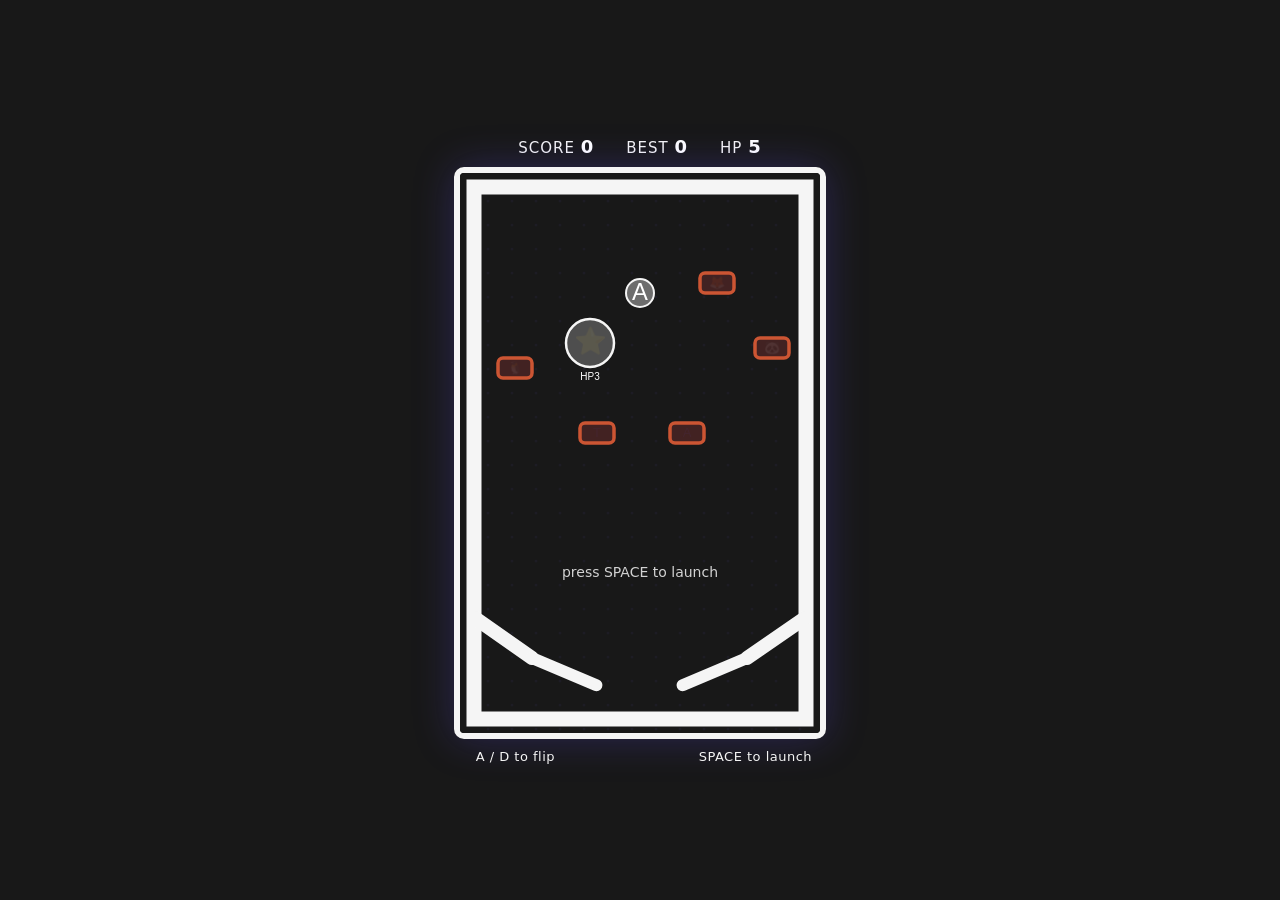
==== index.html @ dbb61b8a "Rename pinball.html to index.html" ====
<html>
<head>
    <title>PainBall</title>
    <link rel="stylesheet" href="pinballdes.css">

</head>
<body>
    <div id="ui">
        <div>SCORE <span id="scoreEl">0</span></div>
        <div>BEST <span id="bestEl">0</span></div>
        <div>HP <span id="livesEl">5</span></div>
    </div>

    <canvas id="game" width="360" height="560"></canvas>
        <div id="msg">A / D to flip &nbsp;</div>
        <div id="msg2">SPACE to launch &nbsp;</div>
            <script src="pinballscript.js"></script>
</body>
</html>
---- pinballdes.css ----
* { margin: 0; padding: 0; box-sizing: border-box; }

body {
    background: #181818;
    display: flex;
    flex-direction: column;
    align-items: center;
    justify-content: center;
    min-height: 100vh;
    font-family: 'Segoe UI', system-ui, sans-serif;
}

#game {
    border-radius: 10px;
    border: 6px solid #f5f5f5;
    box-shadow: 0 0 40px rgba(100, 80, 255, 0.25);
    display: block;
}

#ui {
    display: flex;
    gap: 32px;
    margin-bottom: 10px;
    color: #f5f5f5;
    font-size: 15px;
    letter-spacing: 1px;
}

#ui span { color: white; font-weight: 600; font-size: 18px; }
#msg {
    margin-top: 10px;
    margin-left: -240px;
    font-size: 13px;
    color: #f5f5f5;
    letter-spacing: 0.5px;
}

#msg2 {
    margin-top: -15px;
    margin-right: -240px;
    font-size: 13px;
    color: #f5f5f5;
    letter-spacing: 0.5px;
}
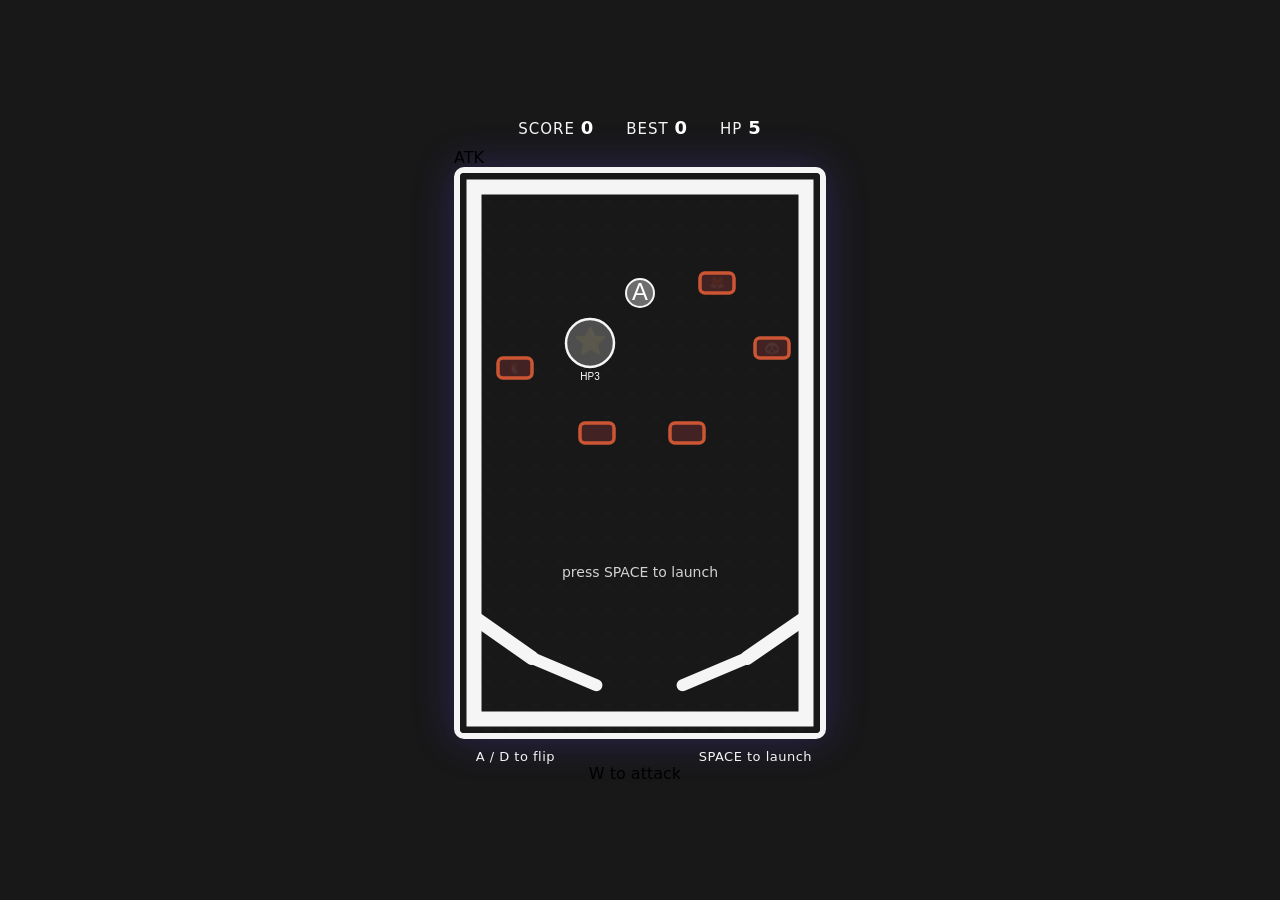
==== commit 608c2f73: "Updated index.html" ====
--- a/index.html
+++ b/index.html
@@ -11,9 +11,18 @@
         <div>HP <span id="livesEl">5</span></div>
     </div>
 
-    <canvas id="game" width="360" height="560"></canvas>
+    <div id="gameWrap">
+        <div id="atkBar">
+            <div id="atkFill"></div>
+            <span id="atkLabel">ATK</span>
+        </div>
+
+            <canvas id="game" width="360" height="560" tabindex="0"></canvas>
+        </div>
+
         <div id="msg">A / D to flip &nbsp;</div>
         <div id="msg2">SPACE to launch &nbsp;</div>
-            <script src="pinballscript.js"></script>
+        <div id="msg3">W to attack &nbsp;</div>
+        <script src="pinballscript.js"></script>
 </body>
 </html>
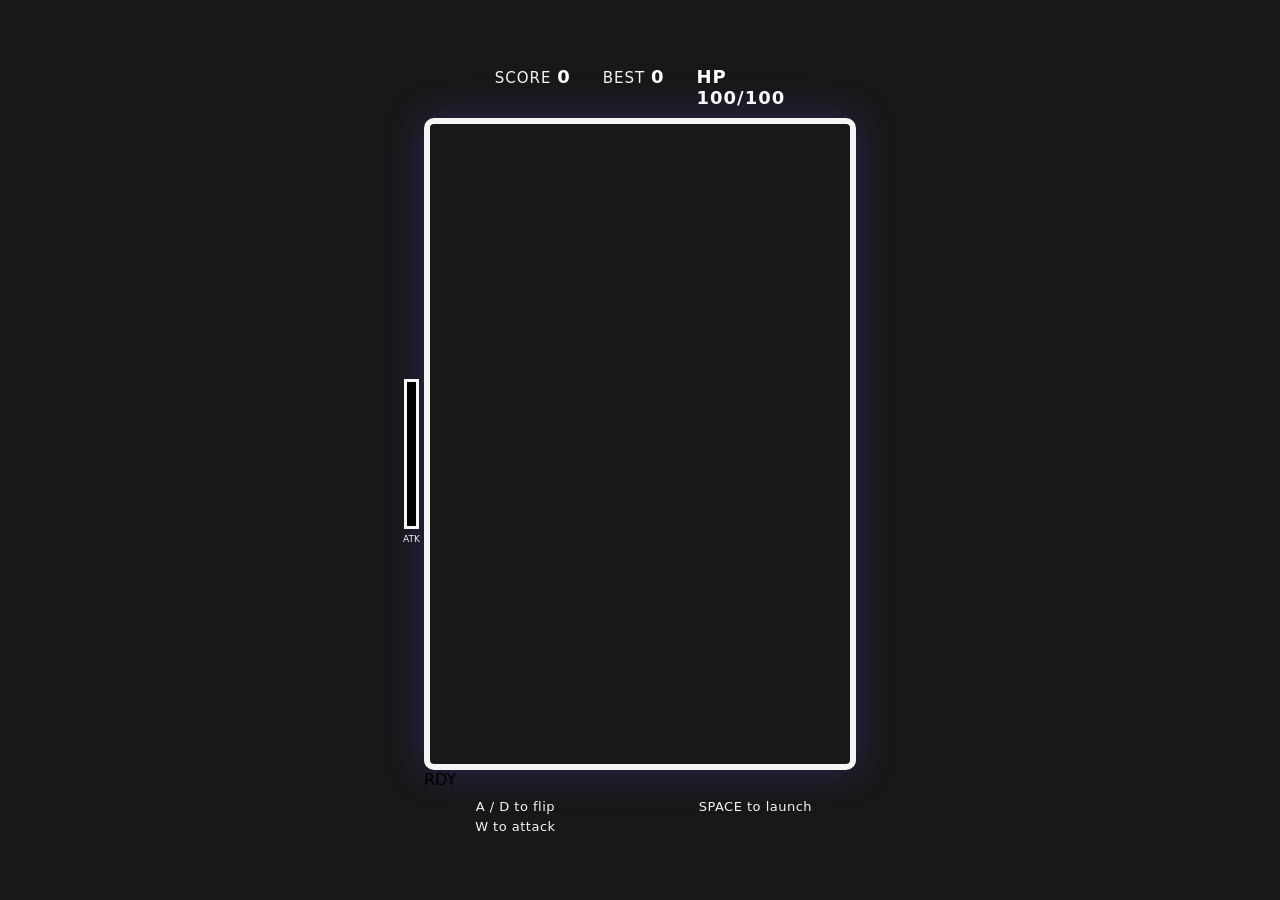
==== commit 309c2f60: "Update index.html" ====
--- a/index.html
+++ b/index.html
@@ -8,7 +8,13 @@
     <div id="ui">
         <div>SCORE <span id="scoreEl">0</span></div>
         <div>BEST <span id="bestEl">0</span></div>
-        <div>HP <span id="livesEl">5</span></div>
+        <div id="hpUi">
+            <span>HP</span>
+            <div id="hpBar">
+                <div id="hpFill"></div>
+                <span id="hpText">100/100</span>
+            </div>
+        </div>
     </div>
 
     <div id="gameWrap">
@@ -16,9 +22,12 @@
             <div id="atkFill"></div>
             <span id="atkLabel">ATK</span>
         </div>
-
-            <canvas id="game" width="360" height="560" tabindex="0"></canvas>
+            <canvas id="game" width="420" height="640" tabindex="0"></canvas>
+        <div id="dodgeBar">
+            <div id="dodgeFill"></div>
+            <span id="dodgeLabel">RDY</span>
         </div>
+    </div>
 
         <div id="msg">A / D to flip &nbsp;</div>
         <div id="msg2">SPACE to launch &nbsp;</div>
--- a/pinballdes.css
+++ b/pinballdes.css
@@ -10,7 +10,41 @@
     font-family: 'Segoe UI', system-ui, sans-serif;
 }
 
-#game {
+#atkBar {
+    position: absolute;
+    left: -20px;
+    width: 15px;
+    height: 150px;
+    background: #000000;
+    border: 3px solid #f5f5f5;
+    top: 50%;
+    transform: translateY(-50%);
+}
+
+#atkFill {
+    position: absolute;
+    bottom: 0;
+    width: 100%;
+    background: #000000;
+    height: 100%;
+    transition: height 0.1s;
+}
+
+#atkLabel {
+    position: absolute;
+    bottom: -18px;
+    font-size: 9px;
+    color: #f5f5f5;
+    left: 50%;
+    transform: translateX(-50%);
+}
+
+#gameWrap {
+    position: relative;
+    display: inline-block;
+}
+
+#game { outline: none;
     border-radius: 10px;
     border: 6px solid #f5f5f5;
     box-shadow: 0 0 40px rgba(100, 80, 255, 0.25);
@@ -26,7 +60,12 @@
     letter-spacing: 1px;
 }
 
-#ui span { color: white; font-weight: 600; font-size: 18px; }
+#ui span { 
+    color: white; 
+    font-weight: 600; 
+    font-size: 18px; 
+}
+
 #msg {
     margin-top: 10px;
     margin-left: -240px;
@@ -41,4 +80,12 @@
     font-size: 13px;
     color: #f5f5f5;
     letter-spacing: 0.5px;
-}+}
+
+#msg3 {
+    margin-top: 5px;
+    margin-right: 240px;
+    font-size: 13px;
+    color: #f5f5f5;
+    letter-spacing: 0.5px;
+}
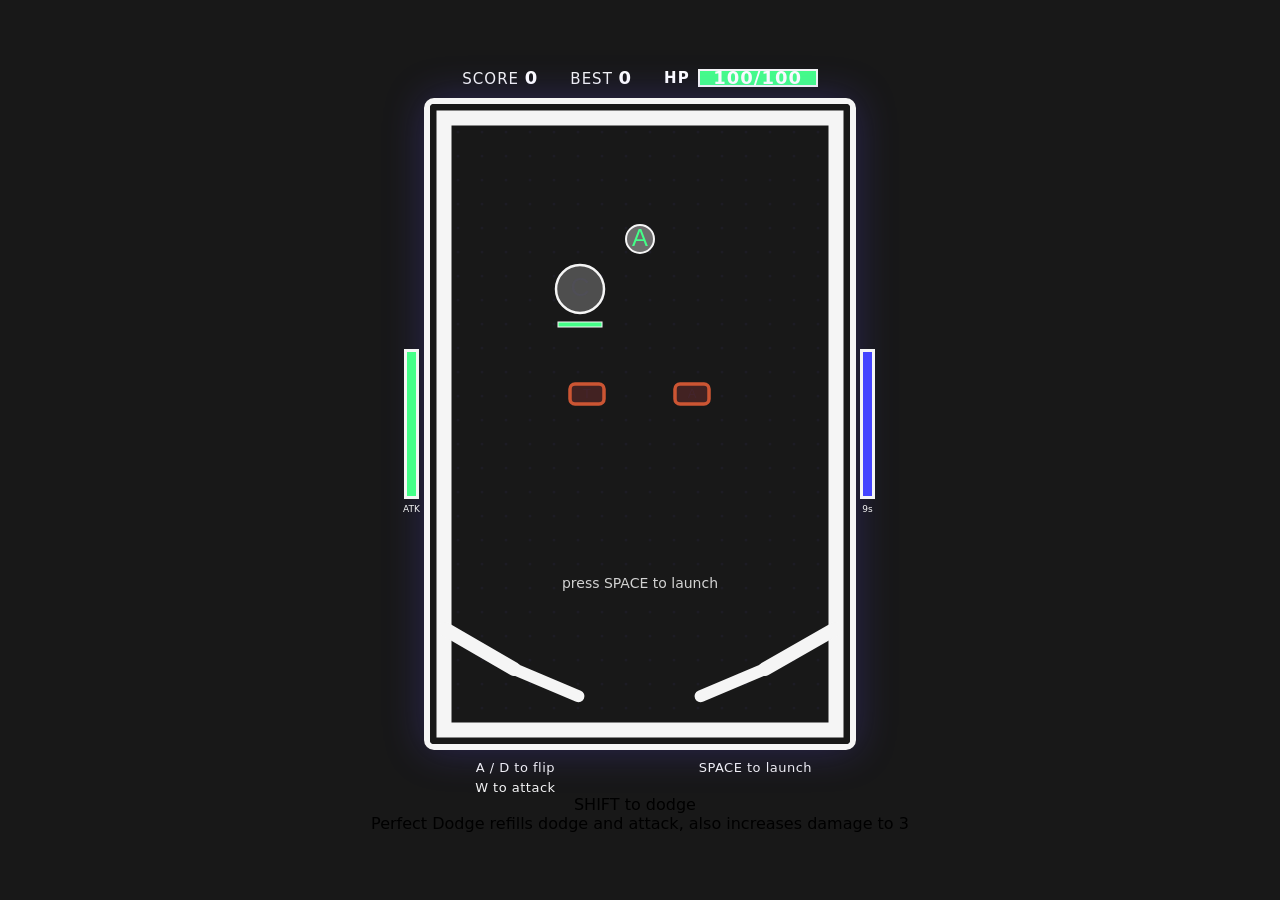
==== commit 1674e5ac: "Update index.html" ====
--- a/index.html
+++ b/index.html
@@ -32,6 +32,8 @@
         <div id="msg">A / D to flip &nbsp;</div>
         <div id="msg2">SPACE to launch &nbsp;</div>
         <div id="msg3">W to attack &nbsp;</div>
+        <div id="msg4">SHIFT to dodge &nbsp;</div>
+        <div id="msg5">Perfect Dodge refills dodge and attack, also increases damage to 3</div>
         <script src="pinballscript.js"></script>
 </body>
 </html>
--- a/pinballdes.css
+++ b/pinballdes.css
@@ -39,6 +39,36 @@
     transform: translateX(-50%);
 }
 
+#dodgeBar {
+    position: absolute;
+    right: -19px;
+    top: 50%;
+    transform: translateY(-50%);
+    width: 15px;
+    height: 150px;
+    background: #333;
+    border: 3px solid #f5f5f5;
+}
+
+#dodgeFill {
+    position: absolute;
+    bottom: 0;
+    width: 100%;
+    background: #44ccff;
+    height: 100%;
+    transition: height 0.1s;
+}
+
+#dodgeLabel {
+    position: absolute;
+    bottom: -18px;
+    font-size: 9px;
+    color: #f5f5f5;
+    left: 50%;
+    transform: translateX(-50%);
+    white-space: nowrap;
+}
+
 #gameWrap {
     position: relative;
     display: inline-block;
@@ -60,11 +90,48 @@
     letter-spacing: 1px;
 }
 
-#ui span { 
-    color: white; 
-    font-weight: 600; 
-    font-size: 18px; 
-}
+#ui span { 
+    color: white; 
+    font-weight: 600; 
+    font-size: 18px; 
+}
+
+#hpUi {
+    display: flex;
+    align-items: center;
+    gap: 8px;
+}
+
+#hpUi > span {
+    font-size: 15px;
+    letter-spacing: 1px;
+}
+
+#hpBar {
+    position: relative;
+    width: 120px;
+    height: 18px;
+    background: #211;
+    border: 2px solid #f5f5f5;
+}
+
+#hpFill {
+    height: 100%;
+    width: 100%;
+    background: #44ff88;
+    transition: width 0.12s;
+}
+
+#hpText {
+    position: absolute;
+    inset: 0;
+    display: flex;
+    align-items: center;
+    justify-content: center;
+    color: white;
+    font-size: 11px;
+    font-weight: 700;
+}
 
 #msg {
     margin-top: 10px;
@@ -88,4 +155,4 @@
     font-size: 13px;
     color: #f5f5f5;
     letter-spacing: 0.5px;
-}
+}
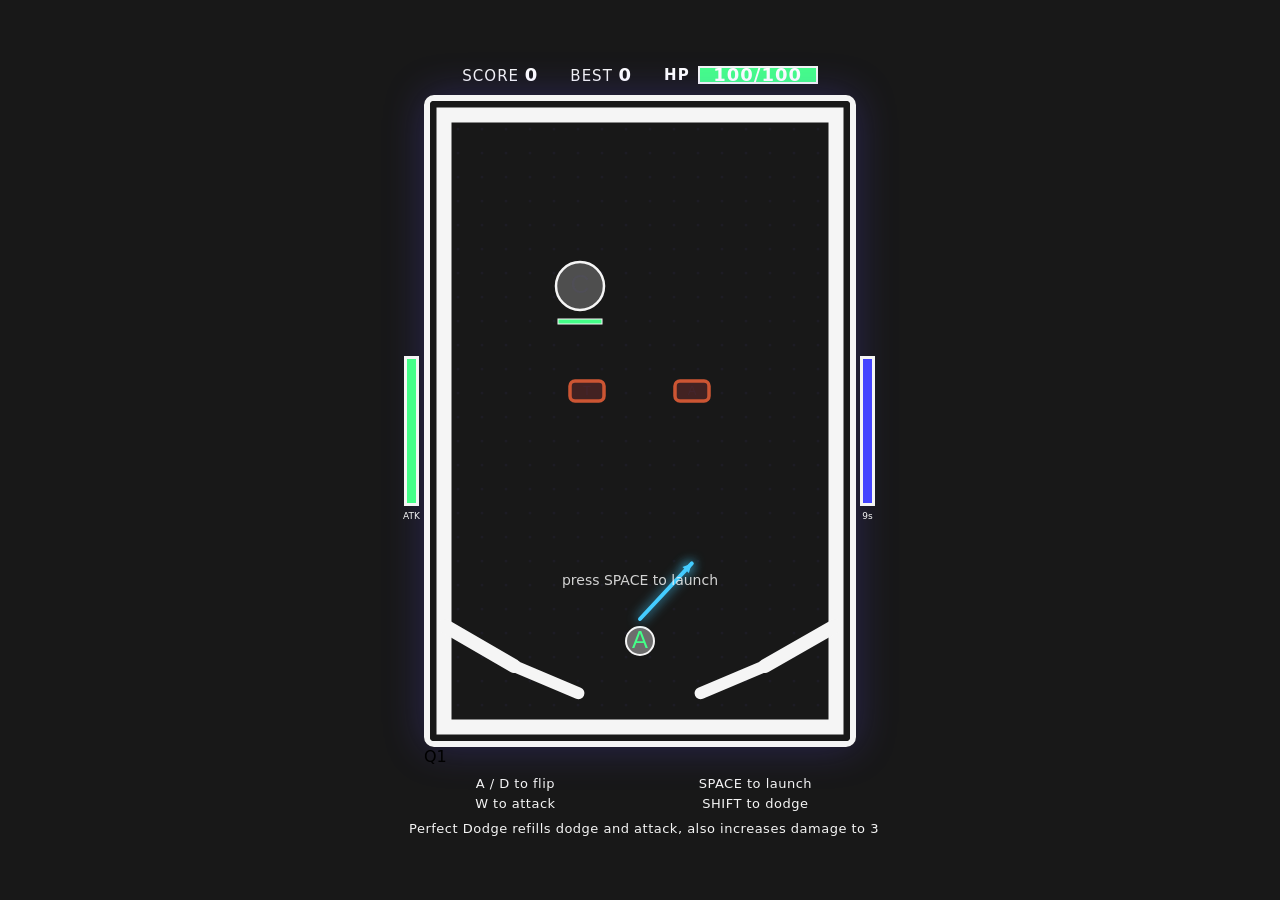
==== commit eb83e30e: "Update index.html" ====
--- a/index.html
+++ b/index.html
@@ -27,6 +27,10 @@
             <div id="dodgeFill"></div>
             <span id="dodgeLabel">RDY</span>
         </div>
+        <div id="slashBar">
+            <div id="slashFill"></div>
+            <span id="slashText">Q1</span>
+        </div>
     </div>
 
         <div id="msg">A / D to flip &nbsp;</div>
--- a/pinballdes.css
+++ b/pinballdes.css
@@ -90,48 +90,48 @@
     letter-spacing: 1px;
 }
 
-#ui span { 
-    color: white; 
-    font-weight: 600; 
-    font-size: 18px; 
-}
-
-#hpUi {
-    display: flex;
-    align-items: center;
-    gap: 8px;
-}
-
-#hpUi > span {
-    font-size: 15px;
-    letter-spacing: 1px;
-}
-
-#hpBar {
-    position: relative;
-    width: 120px;
-    height: 18px;
-    background: #211;
-    border: 2px solid #f5f5f5;
-}
-
-#hpFill {
-    height: 100%;
-    width: 100%;
-    background: #44ff88;
-    transition: width 0.12s;
-}
-
-#hpText {
-    position: absolute;
-    inset: 0;
-    display: flex;
-    align-items: center;
-    justify-content: center;
-    color: white;
-    font-size: 11px;
-    font-weight: 700;
-}
+#ui span { 
+    color: white; 
+    font-weight: 600; 
+    font-size: 18px; 
+}
+
+#hpUi {
+    display: flex;
+    align-items: center;
+    gap: 8px;
+}
+
+#hpUi > span {
+    font-size: 15px;
+    letter-spacing: 1px;
+}
+
+#hpBar {
+    position: relative;
+    width: 120px;
+    height: 18px;
+    background: #211;
+    border: 2px solid #f5f5f5;
+}
+
+#hpFill {
+    height: 100%;
+    width: 100%;
+    background: #44ff88;
+    transition: width 0.12s;
+}
+
+#hpText {
+    position: absolute;
+    inset: 0;
+    display: flex;
+    align-items: center;
+    justify-content: center;
+    color: white;
+    font-size: 11px;
+    font-weight: 700;
+}
 
 #msg {
     margin-top: 10px;
@@ -155,4 +155,20 @@
     font-size: 13px;
     color: #f5f5f5;
     letter-spacing: 0.5px;
-}
+}
+
+#msg4 {
+    margin-top: -15px;
+    margin-right: -240px;
+    font-size: 13px;
+    color: #f5f5f5;
+    letter-spacing: 0.5px; 
+}
+
+#msg5 {
+    margin-top: 10px;
+    margin-right: -8px;
+    font-size: 13px;
+    color: #f5f5f5;
+    letter-spacing: 0.5px; 
+}
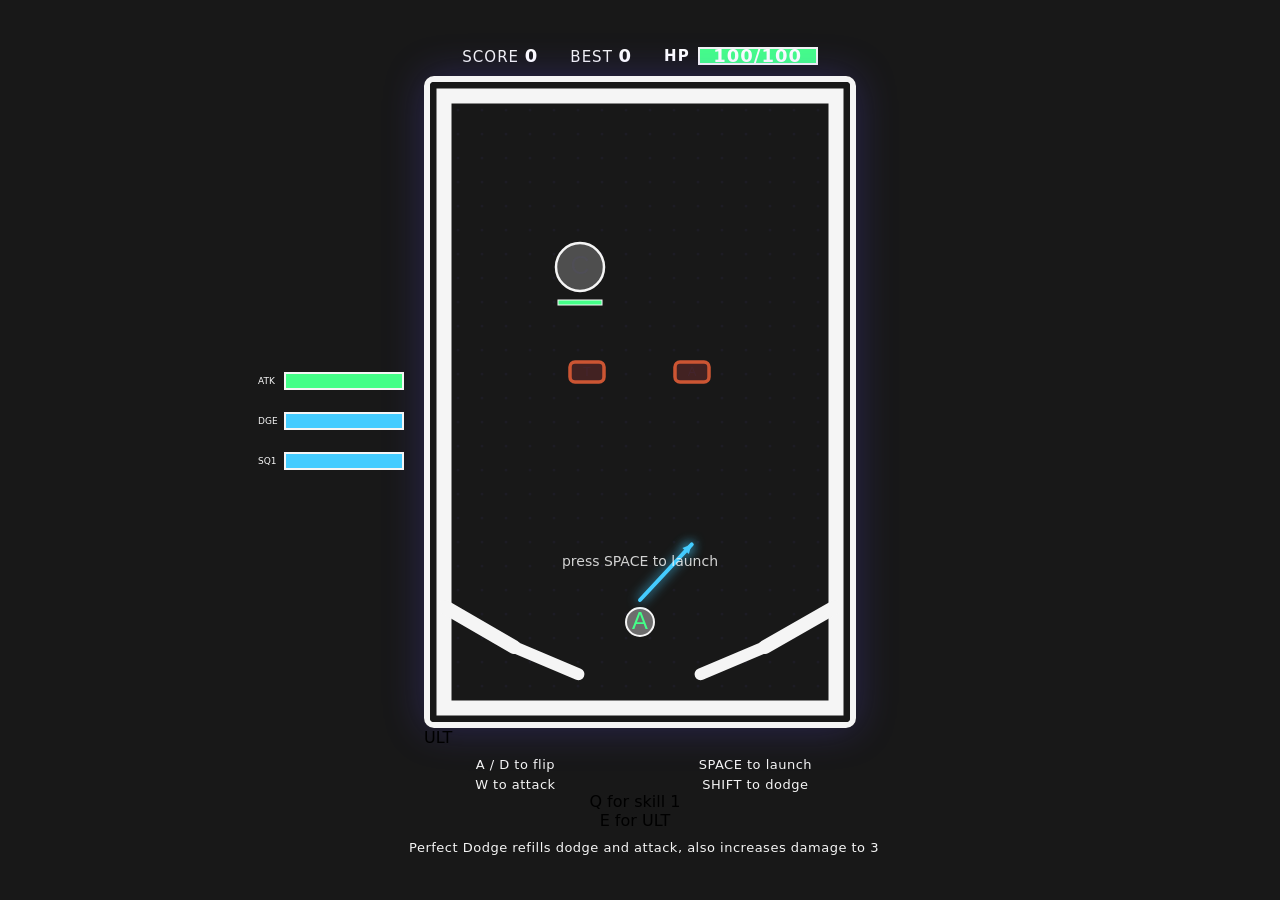
==== commit 3f46fada: "Update index.html" ====
--- a/index.html
+++ b/index.html
@@ -1,43 +1,50 @@
 <html>
-<head>
+  <head>
     <title>PainBall</title>
-    <link rel="stylesheet" href="pinballdes.css">
-
-</head>
-<body>
+    <link rel="stylesheet" href="pinballdes.css" />
+  </head>
+  <body>
     <div id="ui">
-        <div>SCORE <span id="scoreEl">0</span></div>
-        <div>BEST <span id="bestEl">0</span></div>
-        <div id="hpUi">
-            <span>HP</span>
-            <div id="hpBar">
-                <div id="hpFill"></div>
-                <span id="hpText">100/100</span>
-            </div>
+      <div>SCORE <span id="scoreEl">0</span></div>
+      <div>BEST <span id="bestEl">0</span></div>
+      <div id="hpUi">
+        <span>HP</span>
+        <div id="hpBar">
+          <div id="hpFill"></div>
+          <span id="hpText">100/100</span>
         </div>
+      </div>
     </div>
 
     <div id="gameWrap">
-        <div id="atkBar">
-            <div id="atkFill"></div>
-            <span id="atkLabel">ATK</span>
-        </div>
-            <canvas id="game" width="420" height="640" tabindex="0"></canvas>
-        <div id="dodgeBar">
-            <div id="dodgeFill"></div>
-            <span id="dodgeLabel">RDY</span>
-        </div>
-        <div id="slashBar">
-            <div id="slashFill"></div>
-            <span id="slashText">Q1</span>
-        </div>
+      <div id="atkBar">
+        <div id="atkFill"></div>
+        <span id="atkLabel">ATK</span>
+      </div>
+      <canvas id="game" width="420" height="640" tabindex="0"></canvas>
+      <div id="dodgeBar">
+        <div id="dodgeFill"></div>
+        <span id="dodgeLabel">RDY</span>
+      </div>
+      <div id="slashBar">
+        <div id="slashFill"></div>
+        <span id="slashText">Q1</span>
+      </div>
+      <div id="ultBar">
+        <div id="ultFill"></div>
+        <span id="ultText">ULT</span>
+      </div>
     </div>
 
-        <div id="msg">A / D to flip &nbsp;</div>
-        <div id="msg2">SPACE to launch &nbsp;</div>
-        <div id="msg3">W to attack &nbsp;</div>
-        <div id="msg4">SHIFT to dodge &nbsp;</div>
-        <div id="msg5">Perfect Dodge refills dodge and attack, also increases damage to 3</div>
-        <script src="pinballscript.js"></script>
-</body>
+    <div id="msg">A / D to flip &nbsp;</div>
+    <div id="msg2">SPACE to launch &nbsp;</div>
+    <div id="msg3">W to attack &nbsp;</div>
+    <div id="msg4">SHIFT to dodge &nbsp;</div>
+    <div id="msg6">Q for skill 1 &nbsp;</div>
+    <div id="msg7">E for ULT &nbsp;</div>
+    <div id="msg5">
+      Perfect Dodge refills dodge and attack, also increases damage to 3
+    </div>
+    <script src="pinballscript.js"></script>
+  </body>
 </html>
--- a/pinballdes.css
+++ b/pinballdes.css
@@ -10,63 +10,39 @@
     font-family: 'Segoe UI', system-ui, sans-serif;
 }
 
-#atkBar {
+#atkBar, #dodgeBar, #slashBar {
     position: absolute;
-    left: -20px;
-    width: 15px;
-    height: 150px;
-    background: #000000;
-    border: 3px solid #f5f5f5;
+    left: -140px;
+    width: 120px;
+    height: 18px;
+    background: #222;
+    border: 2px solid #f5f5f5;
+    overflow: visible;
+}
+
+#atkBar { top: calc(50% - 40px); }
+#dodgeBar { top: 50%; }
+#slashBar { top: calc(50% + 40px); }
+
+#atkFill, #dodgeFill, #slashFill {
+    position: absolute;
+    left: 0;
+    top: 0;
+    height: 100%;
+    width: 100%;
+    transition: width 0.1s;
+    z-index: 0;
+}
+
+#atkLabel, #dodgeLabel, #slashText {
+    position: absolute;
+    left: -28px;
     top: 50%;
     transform: translateY(-50%);
-}
-
-#atkFill {
-    position: absolute;
-    bottom: 0;
-    width: 100%;
-    background: #000000;
-    height: 100%;
-    transition: height 0.1s;
-}
-
-#atkLabel {
-    position: absolute;
-    bottom: -18px;
     font-size: 9px;
     color: #f5f5f5;
-    left: 50%;
-    transform: translateX(-50%);
-}
-
-#dodgeBar {
-    position: absolute;
-    right: -19px;
-    top: 50%;
-    transform: translateY(-50%);
-    width: 15px;
-    height: 150px;
-    background: #333;
-    border: 3px solid #f5f5f5;
-}
-
-#dodgeFill {
-    position: absolute;
-    bottom: 0;
-    width: 100%;
-    background: #44ccff;
-    height: 100%;
-    transition: height 0.1s;
-}
-
-#dodgeLabel {
-    position: absolute;
-    bottom: -18px;
-    font-size: 9px;
-    color: #f5f5f5;
-    left: 50%;
-    transform: translateX(-50%);
     white-space: nowrap;
+    z-index: 1;
 }
 
 #gameWrap {
